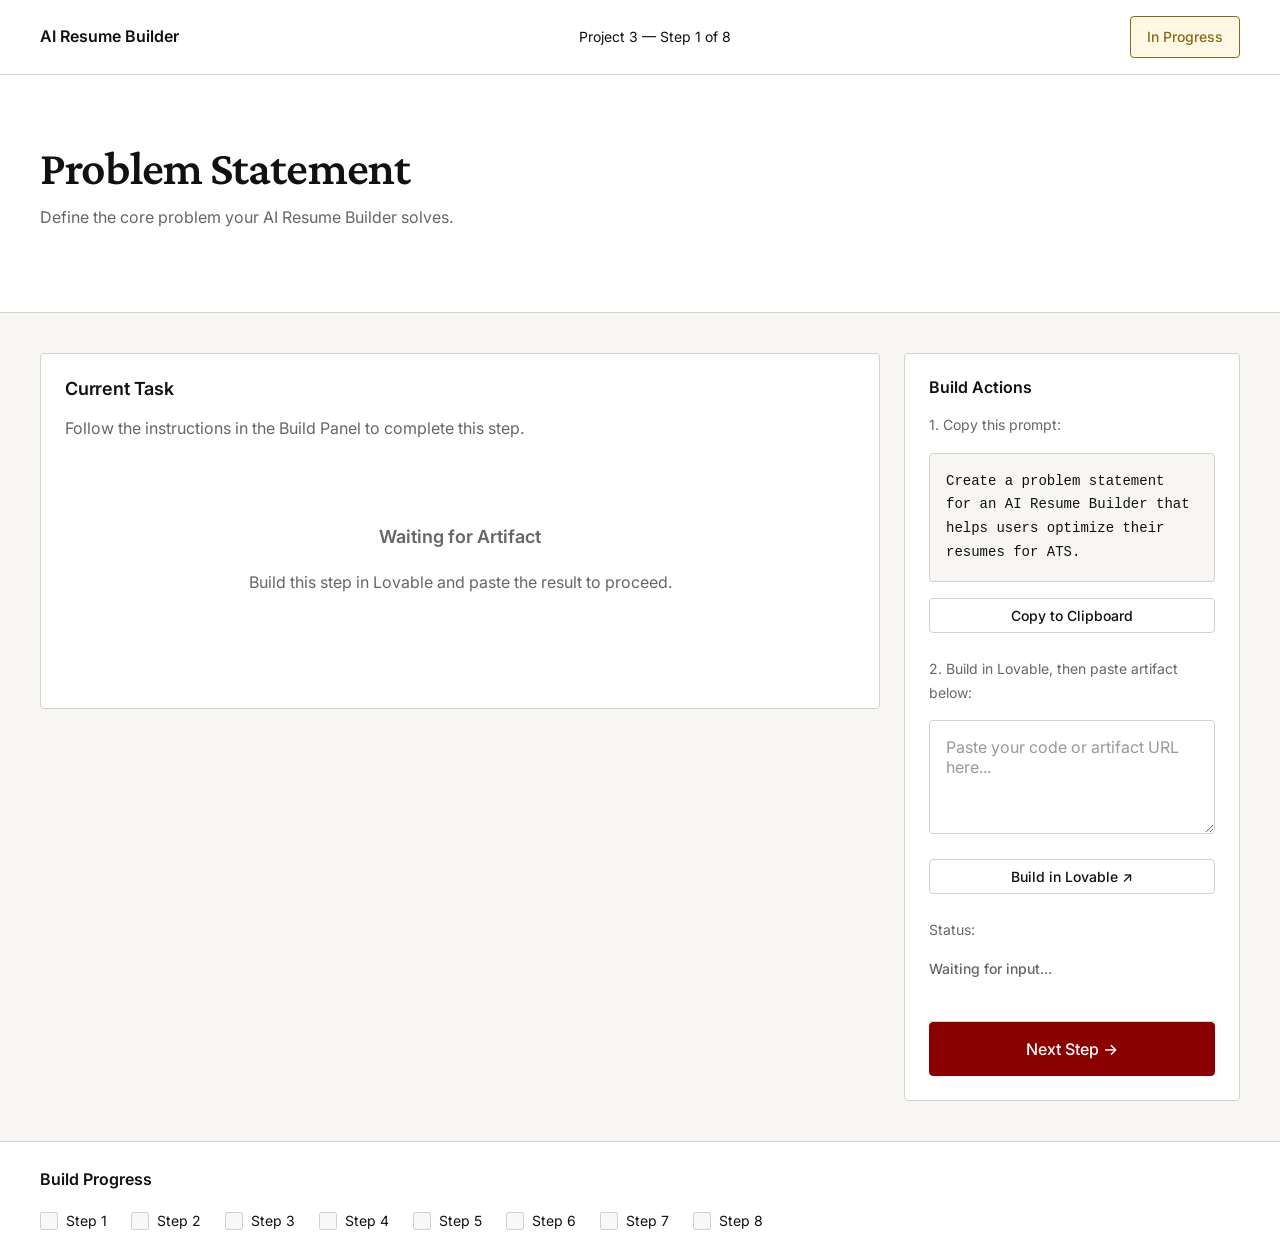
==== index.html @ 0f41500c "Initial commit of AI Resume Builder Build Track" ====
<!DOCTYPE html>
<html lang="en">
<head>
  <meta charset="UTF-8">
  <meta name="viewport" content="width=device-width, initial-scale=1.0">
  <title>AI Resume Builder — Build Track</title>
  <link rel="preconnect" href="https://fonts.googleapis.com">
  <link rel="preconnect" href="https://fonts.gstatic.com" crossorigin>
  <link href="https://fonts.googleapis.com/css2?family=Crimson+Pro:wght@400;600&family=Inter:wght@400;500;600&display=swap" rel="stylesheet">
  <link rel="stylesheet" href="design-system.css">
</head>
<body>
  <div class="layout-container">
    <!-- TOP BAR -->
    <header class="top-bar">
      <div class="top-bar__project">AI Resume Builder</div>
      <div class="top-bar__progress" id="step-indicator">Project 3 — Step 1 of 8</div>
      <div class="top-bar__status status--not-started" id="status-badge">Not Started</div>
    </header>

    <!-- CONTEXT HEADER -->
    <section class="context-header">
      <h1 class="context-header__title" id="page-title">Problem Statement</h1>
      <p class="context-header__subtitle" id="page-subtitle">Define the core problem your AI Resume Builder solves.</p>
    </section>

    <!-- MAIN CONTENT -->
    <main class="main-content">
      <!-- PRIMARY WORKSPACE (70%) -->
      <div class="primary-workspace">
        <!-- Content injected by JS -->
        <div id="step-content"></div>
      </div>

      <!-- SECONDARY BUILD PANEL (30%) -->
      <aside class="secondary-panel">
        <h3 class="secondary-panel__title">Build Actions</h3>
        
        <p class="text-small text-muted mb-sm">1. Copy this prompt:</p>
        <div class="prompt-box">
          <div class="prompt-box__content" id="prompt-content">Initialize the project...</div>
        </div>
        <button class="btn btn-secondary btn-small btn-block mb-md" id="copy-btn">Copy to Clipboard</button>
        
        <p class="text-small text-muted mb-sm">2. Build in Lovable, then paste artifact below:</p>
        <textarea class="input mb-sm" id="artifact-input" rows="4" placeholder="Paste your code or artifact URL here..."></textarea>
        
        <div class="btn-group">
          <button class="btn btn-secondary btn-small btn-block" id="open-lovable">Build in Lovable ↗</button>
        </div>

        <div class="mt-md">
            <p class="text-small text-muted">Status:</p>
            <div id="validation-status" class="text-small" style="font-weight: 500; color: #666;">Waiting for input...</div>
        </div>

        <div class="mt-lg pt-md" style="border-top: 1px solid var(--color-border);">
            <button class="btn btn-primary btn-block" id="next-btn" disabled>Next Step →</button>
        </div>
      </aside>
    </main>

    <!-- PROOF FOOTER -->
    <footer class="proof-footer">
      <div class="proof-footer__title">Build Progress</div>
      <div class="proof-checklist" id="proof-checklist">
        <!-- Checklist items injected by JS -->
      </div>
    </footer>
  </div>

  <script>
    // --- STATE MANAGEMENT ---
    const ROUTES = [
      { id: '01-problem', step: 1, title: 'Problem Statement', subtitle: 'Define the core problem your AI Resume Builder solves.', prompt: 'Create a problem statement for an AI Resume Builder that helps users optimize their resumes for ATS.' },
      { id: '02-market', step: 2, title: 'Market Analysis', subtitle: 'Analyze the target audience and competitors.', prompt: 'Perform a market analysis for the AI Resume Builder. Identify key competitors and user personas.' },
      { id: '03-architecture', step: 3, title: 'Architecture', subtitle: 'Define the technical architecture.', prompt: 'Outline the technical architecture for the AI Resume Builder, including frontend, backend, and AI service integration.' },
      { id: '04-hld', step: 4, title: 'High Level Design', subtitle: 'Create the High Level Design (HLD).', prompt: 'Generate a High Level Design (HLD) diagram description for the system.' },
      { id: '05-lld', step: 5, title: 'Low Level Design', subtitle: 'Create the Low Level Design (LLD).', prompt: 'Generate a Low Level Design (LLD) class diagram and API specification.' },
      { id: '06-build', step: 6, title: 'Build Phase', subtitle: 'Implement the core features.', prompt: 'Generate the core generic code structure for the AI Resume Builder application.' },
      { id: '07-test', step: 7, title: 'Testing', subtitle: 'Verify the application functionality.', prompt: 'Create a test plan and test cases for the AI Resume Builder.' },
      { id: '08-ship', step: 8, title: 'Shipping', subtitle: 'Prepare for deployment.', prompt: 'Generate a deployment checklist and release notes for the first version.' },
      { id: 'proof', step: 9, title: 'Proof of Work', subtitle: 'Submit your final proof of work.', prompt: '' }
    ];

    const STORAGE_KEY = 'rb_artifacts';

    // --- DOM ELEMENTS ---
    const els = {
      stepIndicator: document.getElementById('step-indicator'),
      statusBadge: document.getElementById('status-badge'),
      pageTitle: document.getElementById('page-title'),
      pageSubtitle: document.getElementById('page-subtitle'),
      stepContent: document.getElementById('step-content'),
      promptContent: document.getElementById('prompt-content'),
      copyBtn: document.getElementById('copy-btn'),
      artifactInput: document.getElementById('artifact-input'),
      nextBtn: document.getElementById('next-btn'),
      openLovable: document.getElementById('open-lovable'),
      validationStatus: document.getElementById('validation-status'),
      proofChecklist: document.getElementById('proof-checklist'),
      secondaryPanel: document.querySelector('.secondary-panel')
    };

    // --- UTILS ---
    function getArtifacts() {
      return JSON.parse(localStorage.getItem(STORAGE_KEY) || '{}');
    }

    function saveArtifact(stepId, content) {
      const artifacts = getArtifacts();
      artifacts[stepId] = content;
      localStorage.setItem(STORAGE_KEY, JSON.stringify(artifacts));
      updateStatus();
    }

    function getRouteId() {
      const hash = window.location.hash.replace('#/rb/', '');
      return hash || '01-problem';
    }

    function updateStatus() {
      const artifacts = getArtifacts();
      const count = Object.keys(artifacts).length;
      if (count === 0) {
        els.statusBadge.textContent = 'Not Started';
        els.statusBadge.className = 'top-bar__status status--not-started';
      } else if (count < 8) {
        els.statusBadge.textContent = 'In Progress';
        els.statusBadge.className = 'top-bar__status status--in-progress';
      } else {
        els.statusBadge.textContent = 'Shipped';
        els.statusBadge.className = 'top-bar__status status--shipped';
      }
      renderChecklist();
    }

    // --- RENDERING ---
    function renderChecklist() {
      const artifacts = getArtifacts();
      els.proofChecklist.innerHTML = ROUTES.slice(0, 8).map(route => `
        <label class="proof-checklist__item">
          <input type="checkbox" class="proof-checklist__checkbox" ${artifacts[route.id] ? 'checked' : ''} disabled>
          <span>Step ${route.step}</span>
        </label>
      `).join('');
    }

    function renderPage() {
      const routeId = getRouteId();
      const route = ROUTES.find(r => r.id === routeId) || ROUTES[0];

      // Update Header
      els.pageTitle.textContent = route.title;
      els.pageSubtitle.textContent = route.subtitle;

      if (route.id === 'proof') {
        renderProofPage();
        return;
      }

      // Normal Steps
      els.secondaryPanel.style.display = 'block';
      els.stepIndicator.textContent = `Project 3 — Step ${route.step} of 8`;
      
      els.promptContent.textContent = route.prompt;
      
      // Input Logic
      const artifacts = getArtifacts();
      els.artifactInput.value = artifacts[route.id] || '';
      validateInput(); // Check if next should be enabled

      // Inject Content Placeholder
      els.stepContent.innerHTML = `
        <div class="card">
          <h2 class="card__title">Current Task</h2>
          <div class="card__content">
            <p>Follow the instructions in the Build Panel to complete this step.</p>
            <div class="empty-state">
              <div class="empty-state__title">Waiting for Artifact</div>
              <div class="empty-state__message">Build this step in Lovable and paste the result to proceed.</div>
            </div>
          </div>
        </div>
      `;
    }

    function renderProofPage() {
      els.stepIndicator.textContent = `Project 3 — Final Submission`;
      els.secondaryPanel.style.display = 'none';
      
      const artifacts = getArtifacts();
      const allDone = ROUTES.slice(0, 8).every(r => !!artifacts[r.id]);
      
      els.stepContent.innerHTML = `
        <div class="card">
          <h2 class="card__title">Final Submission</h2>
          <div class="card__content">
            <p>Congratulations on completing the build track! Please provide your project links below.</p>
            
            <div class="input-group">
              <label class="input-label">Lovable Project Link</label>
              <input type="text" class="input" id="lovable-link" placeholder="https://lovable.dev/..." value="${artifacts['lovable_link'] || ''}">
            </div>
            
            <div class="input-group">
              <label class="input-label">GitHub Repository Link</label>
              <input type="text" class="input" id="github-link" placeholder="https://github.com/..." value="${artifacts['github_link'] || ''}">
            </div>
            
            <div class="input-group">
              <label class="input-label">Deployed Application URL</label>
              <input type="text" class="input" id="deploy-link" placeholder="https://..." value="${artifacts['deploy_link'] || ''}">
            </div>

            <button class="btn btn-primary" id="final-submit-btn" ${!allDone ? 'disabled' : ''}>Copy Final Submission</button>
            
            ${!allDone ? '<p class="text-small text-muted mt-md">Complete all previous steps to enable submission.</p>' : ''}
          </div>
        </div>
      `;

      // Event listeners for proof page are attached here because content is dynamic
      document.getElementById('lovable-link')?.addEventListener('input', (e) => saveArtifact('lovable_link', e.target.value));
      document.getElementById('github-link')?.addEventListener('input', (e) => saveArtifact('github_link', e.target.value));
      document.getElementById('deploy-link')?.addEventListener('input', (e) => saveArtifact('deploy_link', e.target.value));
      
      document.getElementById('final-submit-btn')?.addEventListener('click', () => {
        const data = getArtifacts();
        const text = `Project 3 Submission\n\nLovable: ${data.lovable_link}\nGitHub: ${data.github_link}\nDeploy: ${data.deploy_link}\n\nStatus: Shipped`;
        navigator.clipboard.writeText(text);
        alert('Submission copied to clipboard!');
      });
    }

    // --- EVENT LISTENERS ---
    
    // Routing
    window.addEventListener('hashchange', renderPage);
    
    // Copy Button
    els.copyBtn.addEventListener('click', () => {
      navigator.clipboard.writeText(els.promptContent.textContent);
      els.copyBtn.textContent = 'Copied!';
      setTimeout(() => els.copyBtn.textContent = 'Copy to Clipboard', 2000);
    });

    // Lovable Link
    els.openLovable.addEventListener('click', () => {
      window.open('https://lovable.dev', '_blank');
    });

    // Input Validation & Navigation
    els.artifactInput.addEventListener('input', validateInput);

    function validateInput() {
      const content = els.artifactInput.value.trim();
      const routeId = getRouteId();
      
      saveArtifact(routeId, content);

      if (content.length > 0) {
        els.nextBtn.disabled = false;
        els.validationStatus.textContent = 'Artifact captured. Ready to proceed.';
        els.validationStatus.style.color = 'var(--color-success)';
      } else {
        els.nextBtn.disabled = true;
        els.validationStatus.textContent = 'Waiting for input...';
        els.validationStatus.style.color = '#666';
      }
    }

    // Next Button
    els.nextBtn.addEventListener('click', () => {
      const routeId = getRouteId();
      const currentIndex = ROUTES.findIndex(r => r.id === routeId);
      if (currentIndex < ROUTES.length - 1) {
        window.location.hash = `/rb/${ROUTES[currentIndex + 1].id}`;
      }
    });

    // Initialize
    updateStatus();
    renderChecklist();
    if (!window.location.hash) {
      window.location.hash = '#/rb/01-problem';
    } else {
      renderPage();
    }

  </script>
</body>
</html>
---- design-system.css ----
/**
 * KodNest Premium Build System
 * Design Philosophy: Calm, Intentional, Coherent, Confident
 * Version: 1.0.0
 */

/* ============================================
   DESIGN TOKENS
   ============================================ */

:root {
  /* Color System - Maximum 4 colors */
  --color-background: #F7F6F3;
  --color-text-primary: #111111;
  --color-accent: #8B0000;
  --color-success: #2D5016;
  --color-warning: #8B6914;
  --color-border: #D4D2CC;
  --color-surface: #FFFFFF;
  
  /* Typography */
  --font-serif: 'Crimson Pro', 'Georgia', serif;
  --font-sans: 'Inter', -apple-system, BlinkMacSystemFont, 'Segoe UI', sans-serif;
  
  --font-size-body: 16px;
  --font-size-body-large: 18px;
  --font-size-h1: 48px;
  --font-size-h2: 32px;
  --font-size-h3: 24px;
  --font-size-small: 14px;
  
  --line-height-body: 1.7;
  --line-height-heading: 1.2;
  
  /* Spacing Scale - Consistent 8px base */
  --space-xs: 8px;
  --space-sm: 16px;
  --space-md: 24px;
  --space-lg: 40px;
  --space-xl: 64px;
  
  /* Layout */
  --max-text-width: 720px;
  --workspace-width: 70%;
  --panel-width: 30%;
  
  /* Interaction */
  --transition-speed: 180ms;
  --transition-timing: ease-in-out;
  --border-radius: 4px;
}

/* ============================================
   RESET & BASE STYLES
   ============================================ */

* {
  margin: 0;
  padding: 0;
  box-sizing: border-box;
}

body {
  font-family: var(--font-sans);
  font-size: var(--font-size-body);
  line-height: var(--line-height-body);
  color: var(--color-text-primary);
  background-color: var(--color-background);
  -webkit-font-smoothing: antialiased;
  -moz-osx-font-smoothing: grayscale;
}

/* ============================================
   TYPOGRAPHY
   ============================================ */

h1, h2, h3, h4, h5, h6 {
  font-family: var(--font-serif);
  line-height: var(--line-height-heading);
  font-weight: 600;
  margin-bottom: var(--space-md);
}

h1 {
  font-size: var(--font-size-h1);
  letter-spacing: -0.02em;
}

h2 {
  font-size: var(--font-size-h2);
  letter-spacing: -0.01em;
}

h3 {
  font-size: var(--font-size-h3);
}

p {
  margin-bottom: var(--space-sm);
  max-width: var(--max-text-width);
}

.text-large {
  font-size: var(--font-size-body-large);
}

.text-small {
  font-size: var(--font-size-small);
}

.text-muted {
  color: #666666;
}

/* ============================================
   GLOBAL LAYOUT STRUCTURE
   ============================================ */

.layout-container {
  min-height: 100vh;
  display: flex;
  flex-direction: column;
}

/* TOP BAR */
.top-bar {
  display: flex;
  justify-content: space-between;
  align-items: center;
  padding: var(--space-sm) var(--space-lg);
  background-color: var(--color-surface);
  border-bottom: 1px solid var(--color-border);
}

.top-bar__project {
  font-weight: 600;
  font-size: var(--font-size-body);
}

.top-bar__progress {
  font-size: var(--font-size-small);
  color: var(--color-text-primary);
}

.top-bar__status {
  padding: var(--space-xs) var(--space-sm);
  border-radius: var(--border-radius);
  font-size: var(--font-size-small);
  font-weight: 500;
  border: 1px solid var(--color-border);
}

.status--not-started {
  background-color: var(--color-background);
  color: var(--color-text-primary);
}

.status--in-progress {
  background-color: #FFF9E6;
  color: var(--color-warning);
  border-color: var(--color-warning);
}

.status--shipped {
  background-color: #F0F5EC;
  color: var(--color-success);
  border-color: var(--color-success);
}

/* CONTEXT HEADER */
.context-header {
  padding: var(--space-xl) var(--space-lg);
  background-color: var(--color-surface);
  border-bottom: 1px solid var(--color-border);
}

.context-header__title {
  margin-bottom: var(--space-xs);
}

.context-header__subtitle {
  font-size: var(--font-size-body);
  color: #666666;
  max-width: var(--max-text-width);
}

/* MAIN WORKSPACE */
.main-content {
  flex: 1;
  display: flex;
  gap: var(--space-md);
  padding: var(--space-lg);
}

.primary-workspace {
  flex: 0 0 var(--workspace-width);
}

.secondary-panel {
  flex: 0 0 calc(var(--panel-width) - var(--space-md));
  background-color: var(--color-surface);
  border: 1px solid var(--color-border);
  border-radius: var(--border-radius);
  padding: var(--space-md);
  height: fit-content;
  position: sticky;
  top: var(--space-md);
}

.secondary-panel__title {
  font-family: var(--font-sans);
  font-size: var(--font-size-body);
  font-weight: 600;
  margin-bottom: var(--space-sm);
}

.secondary-panel__text {
  font-size: var(--font-size-small);
  line-height: 1.6;
  margin-bottom: var(--space-md);
  color: #666666;
}

/* PROOF FOOTER */
.proof-footer {
  background-color: var(--color-surface);
  border-top: 1px solid var(--color-border);
  padding: var(--space-md) var(--space-lg);
}

.proof-footer__title {
  font-family: var(--font-sans);
  font-size: var(--font-size-body);
  font-weight: 600;
  margin-bottom: var(--space-sm);
}

.proof-checklist {
  display: flex;
  gap: var(--space-md);
  flex-wrap: wrap;
}

.proof-checklist__item {
  display: flex;
  align-items: center;
  gap: var(--space-xs);
  font-size: var(--font-size-small);
}

.proof-checklist__checkbox {
  width: 18px;
  height: 18px;
  border: 1px solid var(--color-border);
  border-radius: 2px;
  cursor: pointer;
  transition: all var(--transition-speed) var(--transition-timing);
}

.proof-checklist__checkbox:checked {
  background-color: var(--color-accent);
  border-color: var(--color-accent);
}

/* ============================================
   COMPONENTS
   ============================================ */

/* BUTTONS */
.btn {
  display: inline-block;
  padding: var(--space-sm) var(--space-md);
  font-family: var(--font-sans);
  font-size: var(--font-size-body);
  font-weight: 500;
  text-decoration: none;
  border-radius: var(--border-radius);
  border: 1px solid transparent;
  cursor: pointer;
  transition: all var(--transition-speed) var(--transition-timing);
  text-align: center;
}

.btn-primary {
  background-color: var(--color-accent);
  color: var(--color-surface);
  border-color: var(--color-accent);
}

.btn-primary:hover {
  background-color: #6D0000;
  border-color: #6D0000;
}

.btn-secondary {
  background-color: transparent;
  color: var(--color-text-primary);
  border-color: var(--color-border);
}

.btn-secondary:hover {
  border-color: var(--color-text-primary);
}

.btn-small {
  padding: var(--space-xs) var(--space-sm);
  font-size: var(--font-size-small);
}

.btn-block {
  display: block;
  width: 100%;
}

.btn-group {
  display: flex;
  gap: var(--space-xs);
  flex-wrap: wrap;
}

/* CARDS */
.card {
  background-color: var(--color-surface);
  border: 1px solid var(--color-border);
  border-radius: var(--border-radius);
  padding: var(--space-md);
  margin-bottom: var(--space-md);
}

.card__title {
  font-family: var(--font-sans);
  font-size: var(--font-size-body-large);
  font-weight: 600;
  margin-bottom: var(--space-sm);
}

.card__content {
  font-size: var(--font-size-body);
  color: #666666;
}

/* INPUTS */
.input {
  width: 100%;
  padding: var(--space-sm);
  font-family: var(--font-sans);
  font-size: var(--font-size-body);
  color: var(--color-text-primary);
  background-color: var(--color-surface);
  border: 1px solid var(--color-border);
  border-radius: var(--border-radius);
  transition: border-color var(--transition-speed) var(--transition-timing);
}

.input:focus {
  outline: none;
  border-color: var(--color-accent);
}

.input::placeholder {
  color: #999999;
}

.input-label {
  display: block;
  font-size: var(--font-size-small);
  font-weight: 500;
  margin-bottom: var(--space-xs);
  color: var(--color-text-primary);
}

.input-group {
  margin-bottom: var(--space-md);
}

/* PROMPT BOX */
.prompt-box {
  background-color: var(--color-background);
  border: 1px solid var(--color-border);
  border-radius: var(--border-radius);
  padding: var(--space-sm);
  font-family: 'Courier New', monospace;
  font-size: var(--font-size-small);
  margin-bottom: var(--space-sm);
  position: relative;
}

.prompt-box__content {
  white-space: pre-wrap;
  word-break: break-word;
}

/* ERROR & EMPTY STATES */
.error-state {
  background-color: #FFF5F5;
  border: 1px solid #E5B3B3;
  border-radius: var(--border-radius);
  padding: var(--space-md);
  margin-bottom: var(--space-md);
}

.error-state__title {
  font-family: var(--font-sans);
  font-size: var(--font-size-body);
  font-weight: 600;
  color: var(--color-accent);
  margin-bottom: var(--space-xs);
}

.error-state__message {
  font-size: var(--font-size-small);
  color: #666666;
  margin-bottom: var(--space-sm);
}

.error-state__action {
  font-size: var(--font-size-small);
  color: var(--color-text-primary);
}

.empty-state {
  text-align: center;
  padding: var(--space-xl);
}

.empty-state__title {
  font-family: var(--font-sans);
  font-size: var(--font-size-body-large);
  font-weight: 600;
  margin-bottom: var(--space-sm);
}

.empty-state__message {
  font-size: var(--font-size-body);
  color: #666666;
  margin-bottom: var(--space-md);
}

/* ============================================
   UTILITY CLASSES
   ============================================ */

.mt-xs { margin-top: var(--space-xs); }
.mt-sm { margin-top: var(--space-sm); }
.mt-md { margin-top: var(--space-md); }
.mt-lg { margin-top: var(--space-lg); }
.mt-xl { margin-top: var(--space-xl); }

.mb-xs { margin-bottom: var(--space-xs); }
.mb-sm { margin-bottom: var(--space-sm); }
.mb-md { margin-bottom: var(--space-md); }
.mb-lg { margin-bottom: var(--space-lg); }
.mb-xl { margin-bottom: var(--space-xl); }

.p-xs { padding: var(--space-xs); }
.p-sm { padding: var(--space-sm); }
.p-md { padding: var(--space-md); }
.p-lg { padding: var(--space-lg); }
.p-xl { padding: var(--space-xl); }

.text-center { text-align: center; }
.text-right { text-align: right; }

/* ============================================
   RESPONSIVE DESIGN
   ============================================ */

@media (max-width: 1024px) {
  .main-content {
    flex-direction: column;
  }
  
  .primary-workspace,
  .secondary-panel {
    flex: 1 1 100%;
  }
  
  .secondary-panel {
    position: static;
  }
}

@media (max-width: 768px) {
  :root {
    --font-size-h1: 32px;
    --font-size-h2: 24px;
    --space-lg: 24px;
    --space-xl: 40px;
  }
  
  .top-bar {
    flex-wrap: wrap;
    gap: var(--space-sm);
  }
  
  .proof-checklist {
    flex-direction: column;
  }
}
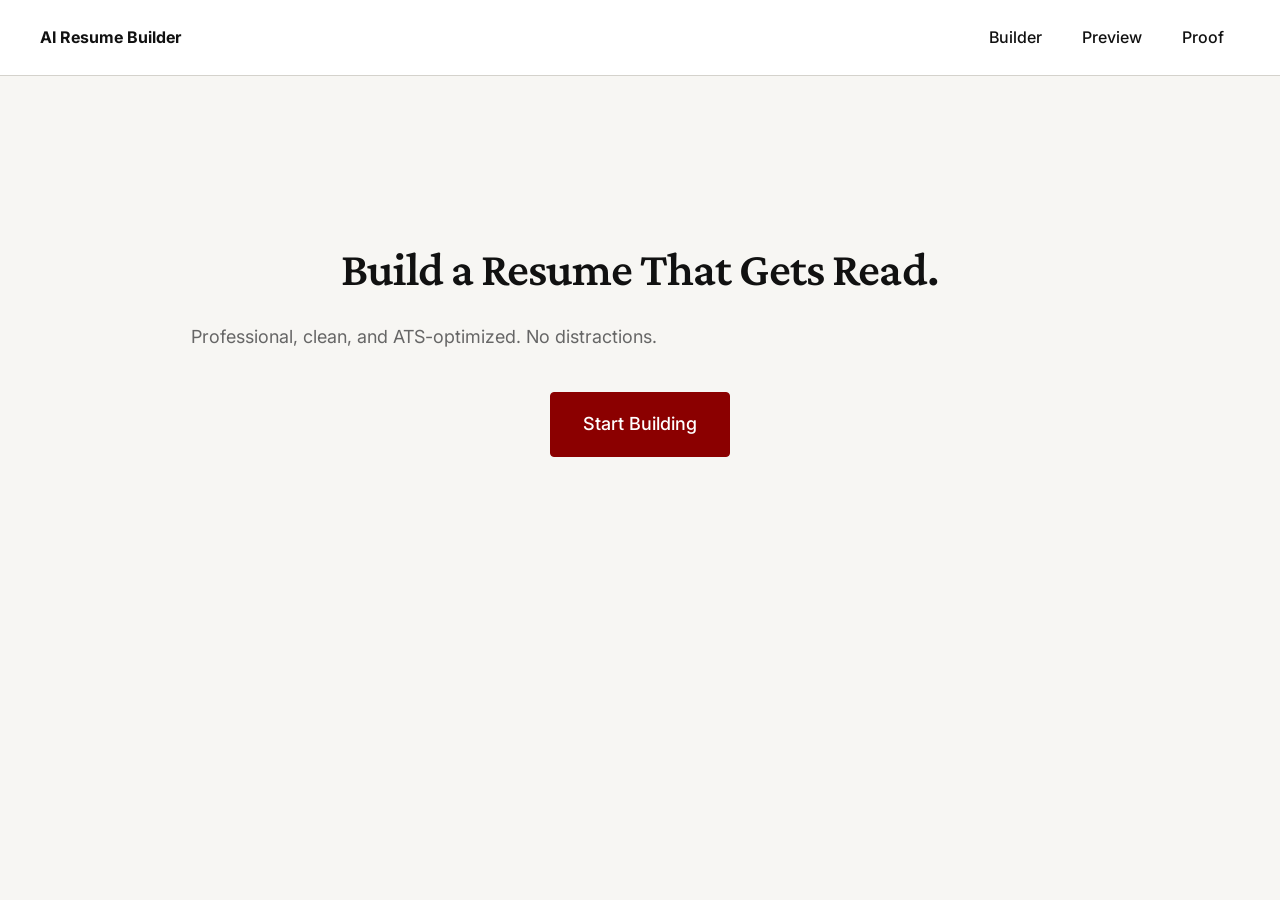
==== commit c6e865e2: "Force fix: Move App to Root" ====
--- a/index.html
+++ b/index.html
@@ -1,293 +1,213 @@
 <!DOCTYPE html>
 <html lang="en">
+
 <head>
-  <meta charset="UTF-8">
-  <meta name="viewport" content="width=device-width, initial-scale=1.0">
-  <title>AI Resume Builder — Build Track</title>
-  <link rel="preconnect" href="https://fonts.googleapis.com">
-  <link rel="preconnect" href="https://fonts.gstatic.com" crossorigin>
-  <link href="https://fonts.googleapis.com/css2?family=Crimson+Pro:wght@400;600&family=Inter:wght@400;500;600&display=swap" rel="stylesheet">
-  <link rel="stylesheet" href="design-system.css">
+    <meta charset="UTF-8">
+    <meta name="viewport" content="width=device-width, initial-scale=1.0">
+    <title>AI Resume Builder</title>
+    <link rel="preconnect" href="https://fonts.googleapis.com">
+    <link rel="preconnect" href="https://fonts.gstatic.com" crossorigin>
+    <link
+        href="https://fonts.googleapis.com/css2?family=Crimson+Pro:wght@400;600&family=Inter:wght@400;500;600&display=swap"
+        rel="stylesheet">
+    <link rel="stylesheet" href="design-system.css">
+    <style>
+        /* Specific App overrides/additions */
+        /* Resume Preview Styles */
+        .resume-preview {
+            background: white;
+            padding: 40px;
+            min-height: 800px;
+            /* A4-ish ratio */
+            box-shadow: 0 4px 6px -1px rgba(0, 0, 0, 0.1), 0 2px 4px -1px rgba(0, 0, 0, 0.06);
+            font-family: 'Crimson Pro', serif;
+            color: #000;
+        }
+
+        .resume-preview h1 {
+            font-size: 32px;
+            margin-bottom: 4px;
+            border-bottom: 2px solid #000;
+            padding-bottom: 8px;
+        }
+
+        .resume-preview h2 {
+            font-size: 18px;
+            text-transform: uppercase;
+            border-bottom: 1px solid #ccc;
+            margin-top: 24px;
+            margin-bottom: 12px;
+            padding-bottom: 4px;
+            letter-spacing: 0.05em;
+        }
+
+        .resume-preview h3 {
+            font-size: 16px;
+            font-weight: 600;
+            margin-bottom: 2px;
+        }
+
+        .resume-preview p,
+        .resume-preview li {
+            font-family: 'Inter', sans-serif;
+            font-size: 14px;
+            line-height: 1.5;
+            margin-bottom: 4px;
+        }
+
+        .resume-contact-info {
+            font-family: 'Inter', sans-serif;
+            font-size: 14px;
+            margin-bottom: 24px;
+        }
+
+        /* Builder Layout */
+        .builder-layout {
+            display: flex;
+            gap: 24px;
+            height: calc(100vh - 80px);
+            /* Subtract top bar */
+            overflow: hidden;
+        }
+
+        .builder-form {
+            flex: 1;
+            overflow-y: auto;
+            padding-right: 16px;
+        }
+
+        .builder-preview {
+            flex: 1;
+            overflow-y: auto;
+            background: #e5e5e5;
+            padding: 24px;
+            display: flex;
+            justify-content: center;
+        }
+
+        .preview-container {
+            width: 100%;
+            max-width: 800px;
+        }
+
+        /* Score Card */
+        .score-card {
+            background: #fff;
+            border: 1px solid var(--color-border);
+            border-radius: 8px;
+            padding: 16px;
+            margin-bottom: 24px;
+            position: sticky;
+            top: 0;
+            z-index: 10;
+            box-shadow: 0 2px 4px rgba(0, 0, 0, 0.05);
+        }
+
+        .score-header {
+            display: flex;
+            justify-content: space-between;
+            align-items: center;
+            margin-bottom: 12px;
+        }
+
+        .score-title {
+            font-weight: 600;
+            font-size: 14px;
+            text-transform: uppercase;
+            letter-spacing: 0.05em;
+            color: #666;
+        }
+
+        .score-value {
+            font-size: 24px;
+            font-weight: 700;
+            color: var(--color-text-primary);
+        }
+
+        .score-meter {
+            height: 8px;
+            background: #eee;
+            border-radius: 4px;
+            overflow: hidden;
+            margin-bottom: 12px;
+        }
+
+        .score-fill {
+            height: 100%;
+            background: var(--color-accent);
+            width: 0%;
+            transition: width 0.5s ease;
+        }
+
+        .score-fill.good {
+            background: var(--color-success);
+        }
+
+        .score-fill.mid {
+            background: var(--color-warning);
+        }
+
+        .score-fill.low {
+            background: var(--color-accent);
+        }
+
+        .suggestion-list {
+            list-style: none;
+            padding: 0;
+            margin: 0;
+        }
+
+        .suggestion-item {
+            font-size: 13px;
+            color: #555;
+            padding: 6px 0;
+            border-top: 1px solid #eee;
+            display: flex;
+            align-items: flex-start;
+            gap: 8px;
+        }
+
+        .suggestion-item::before {
+            content: "•";
+            color: var(--color-accent);
+            font-weight: bold;
+        }
+
+        /* Clean Link in Nav */
+        .nav-link {
+            text-decoration: none;
+            color: var(--color-text-primary);
+            padding: 8px 16px;
+            border-radius: 4px;
+            font-weight: 500;
+        }
+
+        .nav-link.active {
+            background-color: var(--color-accent);
+            color: white;
+        }
+    </style>
 </head>
+
 <body>
-  <div class="layout-container">
-    <!-- TOP BAR -->
-    <header class="top-bar">
-      <div class="top-bar__project">AI Resume Builder</div>
-      <div class="top-bar__progress" id="step-indicator">Project 3 — Step 1 of 8</div>
-      <div class="top-bar__status status--not-started" id="status-badge">Not Started</div>
-    </header>
-
-    <!-- CONTEXT HEADER -->
-    <section class="context-header">
-      <h1 class="context-header__title" id="page-title">Problem Statement</h1>
-      <p class="context-header__subtitle" id="page-subtitle">Define the core problem your AI Resume Builder solves.</p>
-    </section>
-
-    <!-- MAIN CONTENT -->
-    <main class="main-content">
-      <!-- PRIMARY WORKSPACE (70%) -->
-      <div class="primary-workspace">
-        <!-- Content injected by JS -->
-        <div id="step-content"></div>
-      </div>
-
-      <!-- SECONDARY BUILD PANEL (30%) -->
-      <aside class="secondary-panel">
-        <h3 class="secondary-panel__title">Build Actions</h3>
-        
-        <p class="text-small text-muted mb-sm">1. Copy this prompt:</p>
-        <div class="prompt-box">
-          <div class="prompt-box__content" id="prompt-content">Initialize the project...</div>
-        </div>
-        <button class="btn btn-secondary btn-small btn-block mb-md" id="copy-btn">Copy to Clipboard</button>
-        
-        <p class="text-small text-muted mb-sm">2. Build in Lovable, then paste artifact below:</p>
-        <textarea class="input mb-sm" id="artifact-input" rows="4" placeholder="Paste your code or artifact URL here..."></textarea>
-        
-        <div class="btn-group">
-          <button class="btn btn-secondary btn-small btn-block" id="open-lovable">Build in Lovable ↗</button>
-        </div>
-
-        <div class="mt-md">
-            <p class="text-small text-muted">Status:</p>
-            <div id="validation-status" class="text-small" style="font-weight: 500; color: #666;">Waiting for input...</div>
-        </div>
-
-        <div class="mt-lg pt-md" style="border-top: 1px solid var(--color-border);">
-            <button class="btn btn-primary btn-block" id="next-btn" disabled>Next Step →</button>
-        </div>
-      </aside>
-    </main>
-
-    <!-- PROOF FOOTER -->
-    <footer class="proof-footer">
-      <div class="proof-footer__title">Build Progress</div>
-      <div class="proof-checklist" id="proof-checklist">
-        <!-- Checklist items injected by JS -->
-      </div>
-    </footer>
-  </div>
-
-  <script>
-    // --- STATE MANAGEMENT ---
-    const ROUTES = [
-      { id: '01-problem', step: 1, title: 'Problem Statement', subtitle: 'Define the core problem your AI Resume Builder solves.', prompt: 'Create a problem statement for an AI Resume Builder that helps users optimize their resumes for ATS.' },
-      { id: '02-market', step: 2, title: 'Market Analysis', subtitle: 'Analyze the target audience and competitors.', prompt: 'Perform a market analysis for the AI Resume Builder. Identify key competitors and user personas.' },
-      { id: '03-architecture', step: 3, title: 'Architecture', subtitle: 'Define the technical architecture.', prompt: 'Outline the technical architecture for the AI Resume Builder, including frontend, backend, and AI service integration.' },
-      { id: '04-hld', step: 4, title: 'High Level Design', subtitle: 'Create the High Level Design (HLD).', prompt: 'Generate a High Level Design (HLD) diagram description for the system.' },
-      { id: '05-lld', step: 5, title: 'Low Level Design', subtitle: 'Create the Low Level Design (LLD).', prompt: 'Generate a Low Level Design (LLD) class diagram and API specification.' },
-      { id: '06-build', step: 6, title: 'Build Phase', subtitle: 'Implement the core features.', prompt: 'Generate the core generic code structure for the AI Resume Builder application.' },
-      { id: '07-test', step: 7, title: 'Testing', subtitle: 'Verify the application functionality.', prompt: 'Create a test plan and test cases for the AI Resume Builder.' },
-      { id: '08-ship', step: 8, title: 'Shipping', subtitle: 'Prepare for deployment.', prompt: 'Generate a deployment checklist and release notes for the first version.' },
-      { id: 'proof', step: 9, title: 'Proof of Work', subtitle: 'Submit your final proof of work.', prompt: '' }
-    ];
-
-    const STORAGE_KEY = 'rb_artifacts';
-
-    // --- DOM ELEMENTS ---
-    const els = {
-      stepIndicator: document.getElementById('step-indicator'),
-      statusBadge: document.getElementById('status-badge'),
-      pageTitle: document.getElementById('page-title'),
-      pageSubtitle: document.getElementById('page-subtitle'),
-      stepContent: document.getElementById('step-content'),
-      promptContent: document.getElementById('prompt-content'),
-      copyBtn: document.getElementById('copy-btn'),
-      artifactInput: document.getElementById('artifact-input'),
-      nextBtn: document.getElementById('next-btn'),
-      openLovable: document.getElementById('open-lovable'),
-      validationStatus: document.getElementById('validation-status'),
-      proofChecklist: document.getElementById('proof-checklist'),
-      secondaryPanel: document.querySelector('.secondary-panel')
-    };
-
-    // --- UTILS ---
-    function getArtifacts() {
-      return JSON.parse(localStorage.getItem(STORAGE_KEY) || '{}');
-    }
-
-    function saveArtifact(stepId, content) {
-      const artifacts = getArtifacts();
-      artifacts[stepId] = content;
-      localStorage.setItem(STORAGE_KEY, JSON.stringify(artifacts));
-      updateStatus();
-    }
-
-    function getRouteId() {
-      const hash = window.location.hash.replace('#/rb/', '');
-      return hash || '01-problem';
-    }
-
-    function updateStatus() {
-      const artifacts = getArtifacts();
-      const count = Object.keys(artifacts).length;
-      if (count === 0) {
-        els.statusBadge.textContent = 'Not Started';
-        els.statusBadge.className = 'top-bar__status status--not-started';
-      } else if (count < 8) {
-        els.statusBadge.textContent = 'In Progress';
-        els.statusBadge.className = 'top-bar__status status--in-progress';
-      } else {
-        els.statusBadge.textContent = 'Shipped';
-        els.statusBadge.className = 'top-bar__status status--shipped';
-      }
-      renderChecklist();
-    }
-
-    // --- RENDERING ---
-    function renderChecklist() {
-      const artifacts = getArtifacts();
-      els.proofChecklist.innerHTML = ROUTES.slice(0, 8).map(route => `
-        <label class="proof-checklist__item">
-          <input type="checkbox" class="proof-checklist__checkbox" ${artifacts[route.id] ? 'checked' : ''} disabled>
-          <span>Step ${route.step}</span>
-        </label>
-      `).join('');
-    }
-
-    function renderPage() {
-      const routeId = getRouteId();
-      const route = ROUTES.find(r => r.id === routeId) || ROUTES[0];
-
-      // Update Header
-      els.pageTitle.textContent = route.title;
-      els.pageSubtitle.textContent = route.subtitle;
-
-      if (route.id === 'proof') {
-        renderProofPage();
-        return;
-      }
-
-      // Normal Steps
-      els.secondaryPanel.style.display = 'block';
-      els.stepIndicator.textContent = `Project 3 — Step ${route.step} of 8`;
-      
-      els.promptContent.textContent = route.prompt;
-      
-      // Input Logic
-      const artifacts = getArtifacts();
-      els.artifactInput.value = artifacts[route.id] || '';
-      validateInput(); // Check if next should be enabled
-
-      // Inject Content Placeholder
-      els.stepContent.innerHTML = `
-        <div class="card">
-          <h2 class="card__title">Current Task</h2>
-          <div class="card__content">
-            <p>Follow the instructions in the Build Panel to complete this step.</p>
-            <div class="empty-state">
-              <div class="empty-state__title">Waiting for Artifact</div>
-              <div class="empty-state__message">Build this step in Lovable and paste the result to proceed.</div>
+    <div class="layout-container">
+        <!-- TOP BAR -->
+        <header class="top-bar">
+            <div class="top-bar__project">
+                <strong>AI Resume Builder</strong>
             </div>
-          </div>
-        </div>
-      `;
-    }
-
-    function renderProofPage() {
-      els.stepIndicator.textContent = `Project 3 — Final Submission`;
-      els.secondaryPanel.style.display = 'none';
-      
-      const artifacts = getArtifacts();
-      const allDone = ROUTES.slice(0, 8).every(r => !!artifacts[r.id]);
-      
-      els.stepContent.innerHTML = `
-        <div class="card">
-          <h2 class="card__title">Final Submission</h2>
-          <div class="card__content">
-            <p>Congratulations on completing the build track! Please provide your project links below.</p>
-            
-            <div class="input-group">
-              <label class="input-label">Lovable Project Link</label>
-              <input type="text" class="input" id="lovable-link" placeholder="https://lovable.dev/..." value="${artifacts['lovable_link'] || ''}">
-            </div>
-            
-            <div class="input-group">
-              <label class="input-label">GitHub Repository Link</label>
-              <input type="text" class="input" id="github-link" placeholder="https://github.com/..." value="${artifacts['github_link'] || ''}">
-            </div>
-            
-            <div class="input-group">
-              <label class="input-label">Deployed Application URL</label>
-              <input type="text" class="input" id="deploy-link" placeholder="https://..." value="${artifacts['deploy_link'] || ''}">
-            </div>
-
-            <button class="btn btn-primary" id="final-submit-btn" ${!allDone ? 'disabled' : ''}>Copy Final Submission</button>
-            
-            ${!allDone ? '<p class="text-small text-muted mt-md">Complete all previous steps to enable submission.</p>' : ''}
-          </div>
-        </div>
-      `;
-
-      // Event listeners for proof page are attached here because content is dynamic
-      document.getElementById('lovable-link')?.addEventListener('input', (e) => saveArtifact('lovable_link', e.target.value));
-      document.getElementById('github-link')?.addEventListener('input', (e) => saveArtifact('github_link', e.target.value));
-      document.getElementById('deploy-link')?.addEventListener('input', (e) => saveArtifact('deploy_link', e.target.value));
-      
-      document.getElementById('final-submit-btn')?.addEventListener('click', () => {
-        const data = getArtifacts();
-        const text = `Project 3 Submission\n\nLovable: ${data.lovable_link}\nGitHub: ${data.github_link}\nDeploy: ${data.deploy_link}\n\nStatus: Shipped`;
-        navigator.clipboard.writeText(text);
-        alert('Submission copied to clipboard!');
-      });
-    }
-
-    // --- EVENT LISTENERS ---
-    
-    // Routing
-    window.addEventListener('hashchange', renderPage);
-    
-    // Copy Button
-    els.copyBtn.addEventListener('click', () => {
-      navigator.clipboard.writeText(els.promptContent.textContent);
-      els.copyBtn.textContent = 'Copied!';
-      setTimeout(() => els.copyBtn.textContent = 'Copy to Clipboard', 2000);
-    });
-
-    // Lovable Link
-    els.openLovable.addEventListener('click', () => {
-      window.open('https://lovable.dev', '_blank');
-    });
-
-    // Input Validation & Navigation
-    els.artifactInput.addEventListener('input', validateInput);
-
-    function validateInput() {
-      const content = els.artifactInput.value.trim();
-      const routeId = getRouteId();
-      
-      saveArtifact(routeId, content);
-
-      if (content.length > 0) {
-        els.nextBtn.disabled = false;
-        els.validationStatus.textContent = 'Artifact captured. Ready to proceed.';
-        els.validationStatus.style.color = 'var(--color-success)';
-      } else {
-        els.nextBtn.disabled = true;
-        els.validationStatus.textContent = 'Waiting for input...';
-        els.validationStatus.style.color = '#666';
-      }
-    }
-
-    // Next Button
-    els.nextBtn.addEventListener('click', () => {
-      const routeId = getRouteId();
-      const currentIndex = ROUTES.findIndex(r => r.id === routeId);
-      if (currentIndex < ROUTES.length - 1) {
-        window.location.hash = `/rb/${ROUTES[currentIndex + 1].id}`;
-      }
-    });
-
-    // Initialize
-    updateStatus();
-    renderChecklist();
-    if (!window.location.hash) {
-      window.location.hash = '#/rb/01-problem';
-    } else {
-      renderPage();
-    }
-
-  </script>
+            <nav class="btn-group">
+                <a href="#/builder" class="nav-link" id="nav-builder">Builder</a>
+                <a href="#/preview" class="nav-link" id="nav-preview">Preview</a>
+                <a href="#/proof" class="nav-link" id="nav-proof">Proof</a>
+            </nav>
+        </header>
+
+        <!-- Dynamic Content -->
+        <main id="app-content"></main>
+    </div>
+
+    <script src="app.js"></script>
 </body>
-</html>
+
+</html>
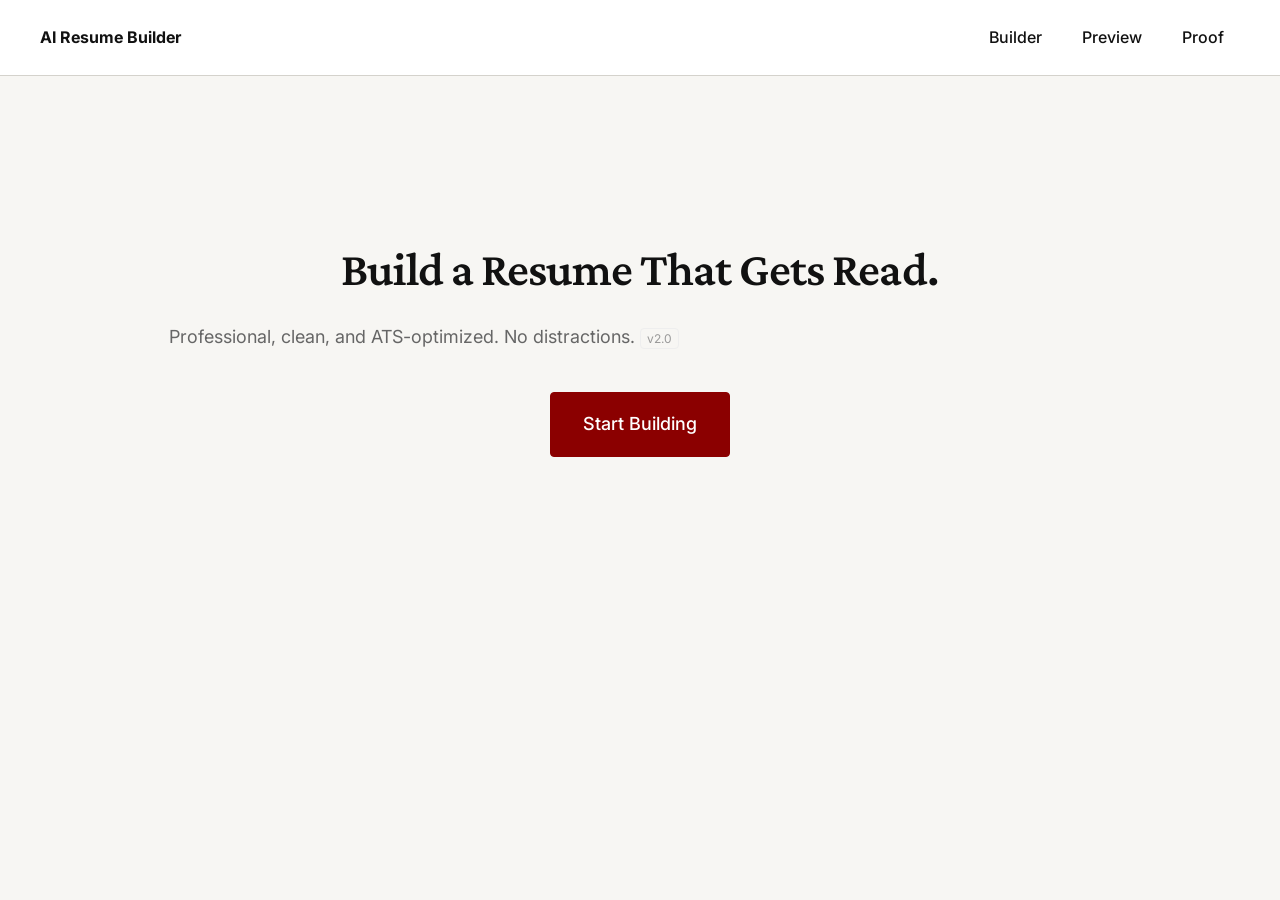
==== commit c4998dbf: "Implement Export Options and Validation" ====
--- a/index.html
+++ b/index.html
@@ -173,6 +173,190 @@
             font-weight: bold;
         }
 
+        /* Input Guidance */
+        .input-guidance {
+            font-size: 12px;
+            color: #666;
+            margin-top: 4px;
+            font-style: italic;
+            display: flex;
+            align-items: center;
+            gap: 4px;
+        }
+
+        .input-guidance.warning {
+            color: #d97706;
+        }
+
+        /* Template Switcher */
+        .template-switcher {
+            display: flex;
+            gap: 8px;
+            margin-bottom: 24px;
+            background: #f3f3f3;
+            padding: 4px;
+            border-radius: 6px;
+        }
+
+        .template-btn {
+            flex: 1;
+            padding: 8px;
+            border: none;
+            background: transparent;
+            cursor: pointer;
+            border-radius: 4px;
+            font-size: 14px;
+            font-weight: 500;
+            color: #666;
+            transition: all 0.2s;
+        }
+
+        .template-btn.active {
+            background: white;
+            color: var(--color-text-primary);
+            box-shadow: 0 1px 2px rgba(0, 0, 0, 0.1);
+        }
+
+        /* TEMPLATE STYLES */
+
+        /* Classic (Default) */
+        .resume-template-classic {
+            font-family: 'Crimson Pro', serif;
+            color: #000;
+            line-height: 1.5;
+        }
+
+        .resume-template-classic h1 {
+            border-bottom: 2px solid #000;
+            padding-bottom: 8px;
+            margin-bottom: 12px;
+            font-size: 32px;
+        }
+
+        .resume-template-classic h2 {
+            text-transform: uppercase;
+            border-bottom: 1px solid #ccc;
+            margin-top: 24px;
+            margin-bottom: 12px;
+            font-size: 18px;
+            letter-spacing: 0.05em;
+        }
+
+        .resume-template-classic .resume-contact-info {
+            margin-bottom: 24px;
+            font-family: 'Inter', sans-serif;
+            font-size: 14px;
+        }
+
+        .resume-template-classic h3 {
+            font-size: 16px;
+            font-weight: 600;
+        }
+
+        .resume-template-classic p,
+        .resume-template-classic li {
+            font-family: 'Inter', sans-serif;
+            font-size: 14px;
+        }
+
+        /* Modern */
+        .resume-template-modern {
+            font-family: 'Inter', sans-serif;
+            color: #111;
+            line-height: 1.6;
+        }
+
+        .resume-template-modern h1 {
+            font-size: 36px;
+            font-weight: 800;
+            letter-spacing: -0.02em;
+            margin-bottom: 8px;
+            border: none;
+        }
+
+        .resume-template-modern h2 {
+            font-size: 16px;
+            font-weight: 700;
+            text-transform: uppercase;
+            color: var(--color-accent);
+            border-bottom: 2px solid #eee;
+            padding-bottom: 6px;
+            margin-top: 28px;
+            margin-bottom: 16px;
+        }
+
+        .resume-template-modern .resume-contact-info {
+            font-size: 13px;
+            color: #555;
+            margin-bottom: 32px;
+            font-weight: 500;
+        }
+
+        .resume-template-modern h3 {
+            font-size: 15px;
+            font-weight: 700;
+            margin-bottom: 4px;
+        }
+
+        .resume-template-modern p,
+        .resume-template-modern li {
+            font-size: 14px;
+            color: #333;
+        }
+
+        /* Minimal */
+        .resume-template-minimal {
+            font-family: 'Inter', sans-serif;
+            color: #222;
+            line-height: 1.7;
+            text-align: center;
+        }
+
+        .resume-template-minimal h1 {
+            font-size: 28px;
+            font-weight: 400;
+            letter-spacing: 0.1em;
+            text-transform: uppercase;
+            margin-bottom: 16px;
+            border: none;
+        }
+
+        .resume-template-minimal .resume-contact-info {
+            font-size: 12px;
+            text-transform: uppercase;
+            letter-spacing: 0.05em;
+            color: #888;
+            margin-bottom: 40px;
+        }
+
+        .resume-template-minimal h2 {
+            font-size: 14px;
+            font-weight: 600;
+            text-transform: uppercase;
+            letter-spacing: 0.15em;
+            margin-top: 32px;
+            margin-bottom: 16px;
+            border: none;
+            position: relative;
+            display: inline-block;
+        }
+
+        /* Minimal Left Align Content Override */
+        .resume-template-minimal .section-content {
+            text-align: left;
+        }
+
+        .resume-template-minimal h3 {
+            font-size: 14px;
+            font-weight: 600;
+        }
+
+        .resume-template-minimal p,
+        .resume-template-minimal li {
+            font-size: 13px;
+            font-weight: 300;
+        }
+
         /* Clean Link in Nav */
         .nav-link {
             text-decoration: none;
@@ -185,6 +369,65 @@
         .nav-link.active {
             background-color: var(--color-accent);
             color: white;
+        }
+
+        /* PRINT STYLES */
+        @media print {
+
+            /* Hide UI Elements */
+            .top-bar,
+            .btn,
+            .template-switcher,
+            .text-center,
+            .input-guidance,
+            #score-card-container {
+                display: none !important;
+            }
+
+            /* Reset Layout */
+            body,
+            .layout-container,
+            #app-content {
+                display: block;
+                height: auto;
+                overflow: visible;
+                background: white;
+            }
+
+            .resume-preview {
+                width: 100%;
+                max-width: 100%;
+                box-shadow: none;
+                border: none;
+                padding: 0;
+                margin: 0;
+            }
+
+            /* Page Breaks */
+            h1,
+            h2,
+            h3 {
+                break-after: avoid;
+                page-break-after: avoid;
+            }
+
+            .section-content,
+            li {
+                break-inside: avoid;
+                page-break-inside: avoid;
+            }
+
+            /* Typography Overrides for Print */
+            body {
+                color: black;
+                font-size: 12pt;
+                /* Standard print size */
+            }
+
+            a {
+                text-decoration: none;
+                color: black;
+            }
         }
     </style>
 </head>
@@ -207,7 +450,7 @@
         <main id="app-content"></main>
     </div>
 
-    <script src="app.js"></script>
+    <script src="app.js?v=2"></script>
 </body>
 
 </html>
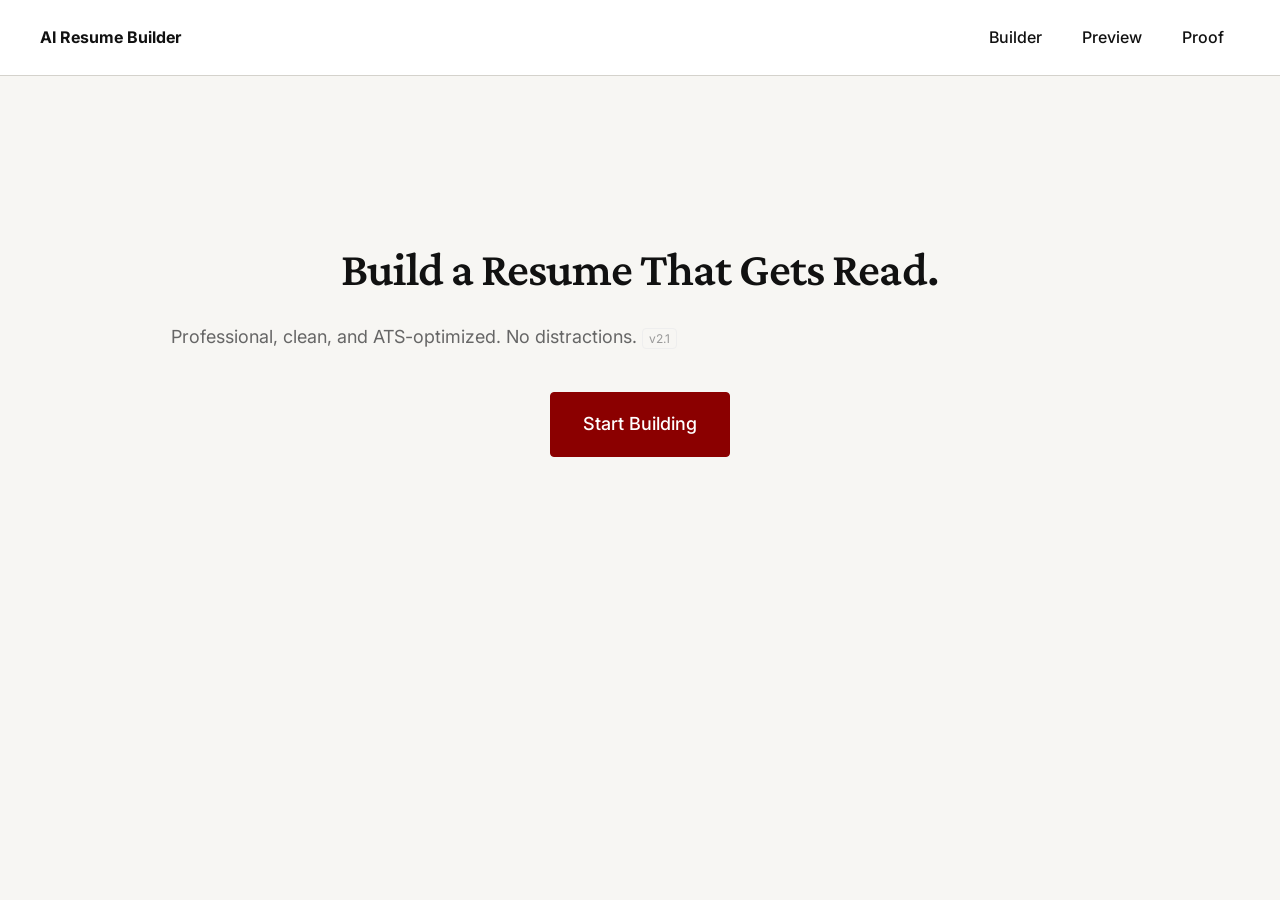
==== commit 6efe7083: "Implement Advanced Skills and Projects Accordion" ====
--- a/index.html
+++ b/index.html
@@ -429,6 +429,139 @@
                 color: black;
             }
         }
+
+        /* NEW UI COMPONENTS */
+
+        /* Tag Input */
+        .tag-input-container {
+            border: 1px solid #ddd;
+            padding: 4px;
+            border-radius: 4px;
+            display: flex;
+            flex-wrap: wrap;
+            gap: 4px;
+            background: white;
+            min-height: 38px;
+        }
+
+        .tag-input-container:focus-within {
+            border-color: var(--color-accent);
+            outline: none;
+        }
+
+        .tag-chip {
+            background: #f0f0f0;
+            padding: 4px 8px;
+            border-radius: 12px;
+            font-size: 12px;
+            display: flex;
+            align-items: center;
+            gap: 4px;
+            user-select: none;
+        }
+
+        .tag-chip span {
+            cursor: pointer;
+            font-weight: bold;
+            color: #888;
+        }
+
+        .tag-chip span:hover {
+            color: #d00;
+        }
+
+        .tag-input {
+            border: none;
+            outline: none;
+            flex: 1;
+            min-width: 60px;
+            padding: 4px;
+            font-size: 14px;
+        }
+
+        /* Accordion */
+        details {
+            border: 1px solid #eee;
+            border-radius: 4px;
+            margin-bottom: 8px;
+            background: white;
+            overflow: hidden;
+        }
+
+        summary {
+            padding: 12px;
+            cursor: pointer;
+            font-weight: 600;
+            user-select: none;
+            display: flex;
+            justify-content: space-between;
+            align-items: center;
+            background: #fafafa;
+        }
+
+        summary:hover {
+            background: #f0f0f0;
+        }
+
+        details[open] summary {
+            border-bottom: 1px solid #eee;
+        }
+
+        .accordion-content {
+            padding: 16px;
+        }
+
+        /* Project Card */
+        .preview-project-card {
+            margin-bottom: 16px;
+            break-inside: avoid;
+        }
+
+        .preview-project-header {
+            display: flex;
+            justify-content: space-between;
+            align-items: baseline;
+            margin-bottom: 4px;
+        }
+
+        .preview-project-title {
+            font-weight: 700;
+            font-size: 15px;
+        }
+
+        .preview-project-links a {
+            font-size: 12px;
+            color: var(--color-accent);
+            margin-left: 8px;
+            text-decoration: none;
+        }
+
+        .preview-project-links a:hover {
+            text-decoration: underline;
+        }
+
+        .preview-tech-stack {
+            display: flex;
+            gap: 6px;
+            flex-wrap: wrap;
+            margin-top: 6px;
+        }
+
+        .tech-badge {
+            font-size: 11px;
+            border: 1px solid #ccc;
+            padding: 1px 6px;
+            border-radius: 10px;
+            color: #555;
+        }
+
+        /* Print overrides for badges */
+        @media print {
+            .tech-badge {
+                border-color: #000;
+                color: #000;
+            }
+        }
     </style>
 </head>
 
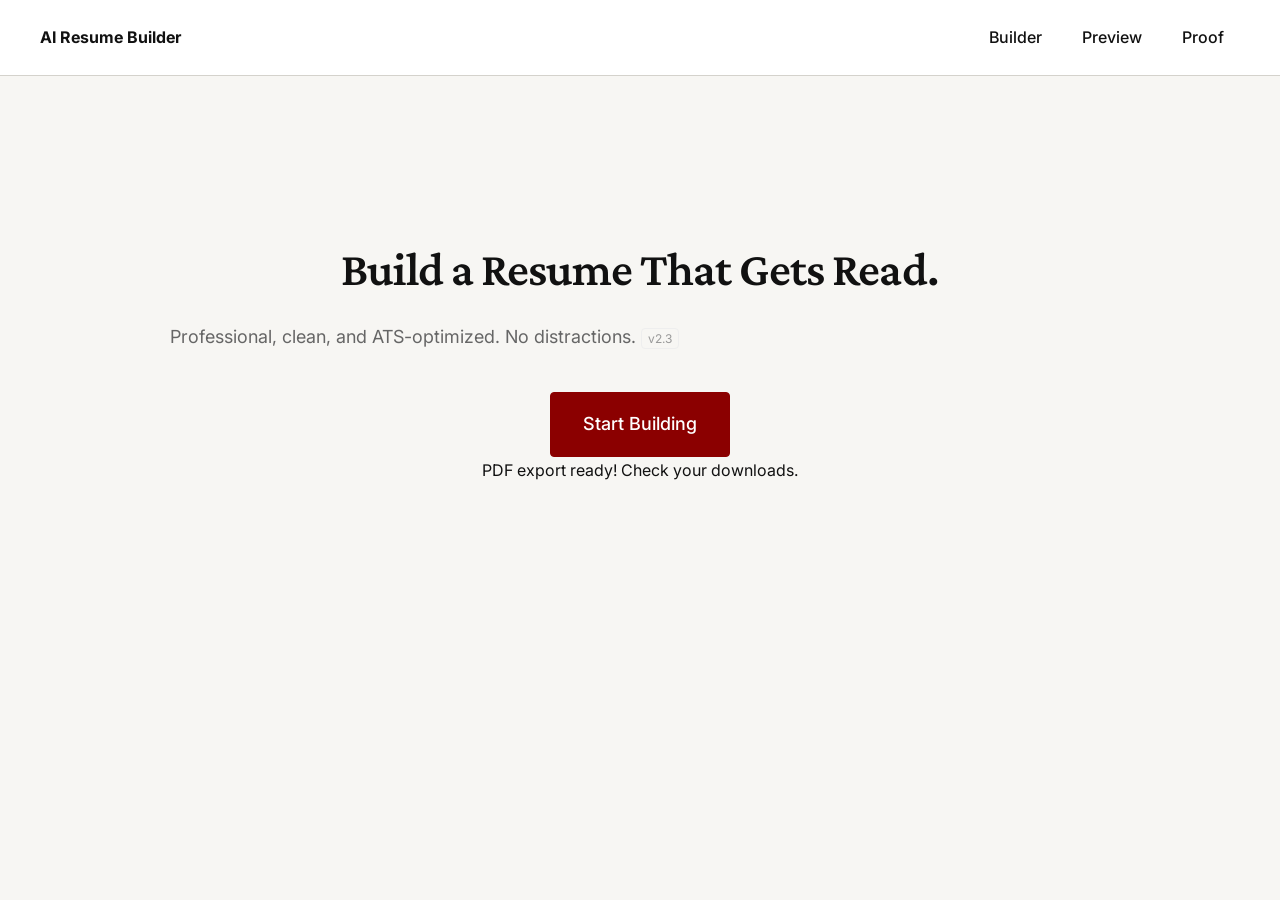
==== commit cc27fb04: "Implement ATS Scoring v2 and Final Verification" ====
--- a/index.html
+++ b/index.html
@@ -124,52 +124,117 @@
             color: var(--color-text-primary);
         }
 
-        .score-meter {
-            height: 8px;
-            background: #eee;
-            border-radius: 4px;
-            overflow: hidden;
+        /* Score Card - Circular */
+        .score-card {
+            background: #fff;
+            border: 1px solid var(--color-border);
+            border-radius: 8px;
+            padding: 24px;
+            margin-bottom: 24px;
+            position: sticky;
+            top: 0;
+            z-index: 10;
+            box-shadow: 0 4px 12px rgba(0, 0, 0, 0.05);
+            text-align: center;
+        }
+
+        .score-circle-container {
+            position: relative;
+            width: 120px;
+            height: 120px;
+            margin: 0 auto 16px;
+        }
+
+        .score-svg {
+            transform: rotate(-90deg);
+            width: 100%;
+            height: 100%;
+        }
+
+        .score-circle-bg {
+            fill: none;
+            stroke: #f3f3f3;
+            stroke-width: 8;
+        }
+
+        .score-circle-progress {
+            fill: none;
+            stroke-width: 8;
+            stroke-linecap: round;
+            stroke-dasharray: 339.292;
+            /* 2 * PI * 54 */
+            stroke-dashoffset: 339.292;
+            transition: stroke-dashoffset 1s ease-out, stroke 0.3s;
+        }
+
+        .score-text-center {
+            position: absolute;
+            top: 50%;
+            left: 50%;
+            transform: translate(-50%, -50%);
+            display: flex;
+            flex-direction: column;
+            align-items: center;
+        }
+
+        .score-value-large {
+            font-size: 32px;
+            font-weight: 700;
+            line-height: 1;
+            color: var(--color-text-primary);
+        }
+
+        .score-label-small {
+            font-size: 10px;
+            text-transform: uppercase;
+            color: #888;
+            margin-top: 2px;
+            font-weight: 600;
+        }
+
+        .score-status {
+            font-size: 14px;
+            font-weight: 600;
             margin-bottom: 12px;
-        }
-
-        .score-fill {
-            height: 100%;
-            background: var(--color-accent);
-            width: 0%;
-            transition: width 0.5s ease;
-        }
-
-        .score-fill.good {
-            background: var(--color-success);
-        }
-
-        .score-fill.mid {
-            background: var(--color-warning);
-        }
-
-        .score-fill.low {
-            background: var(--color-accent);
+            padding: 4px 12px;
+            border-radius: 20px;
+            display: inline-block;
+        }
+
+        .score-status.needs-work {
+            background: #fee2e2;
+            color: #dc2626;
+        }
+
+        .score-status.getting-there {
+            background: #fef3c7;
+            color: #d97706;
+        }
+
+        .score-status.strong {
+            background: #d1fae5;
+            color: #059669;
         }
 
         .suggestion-list {
-            list-style: none;
-            padding: 0;
-            margin: 0;
+            text-align: left;
+            margin-top: 16px;
+            border-top: 1px solid #eee;
+            padding-top: 12px;
         }
 
         .suggestion-item {
-            font-size: 13px;
+            font-size: 12px;
             color: #555;
-            padding: 6px 0;
-            border-top: 1px solid #eee;
-            display: flex;
-            align-items: flex-start;
-            gap: 8px;
+            padding: 4px 0;
+            display: flex;
+            align-items: start;
+            gap: 6px;
         }
 
         .suggestion-item::before {
-            content: "•";
-            color: var(--color-accent);
+            content: "+";
+            color: var(--color-success);
             font-weight: bold;
         }
 
